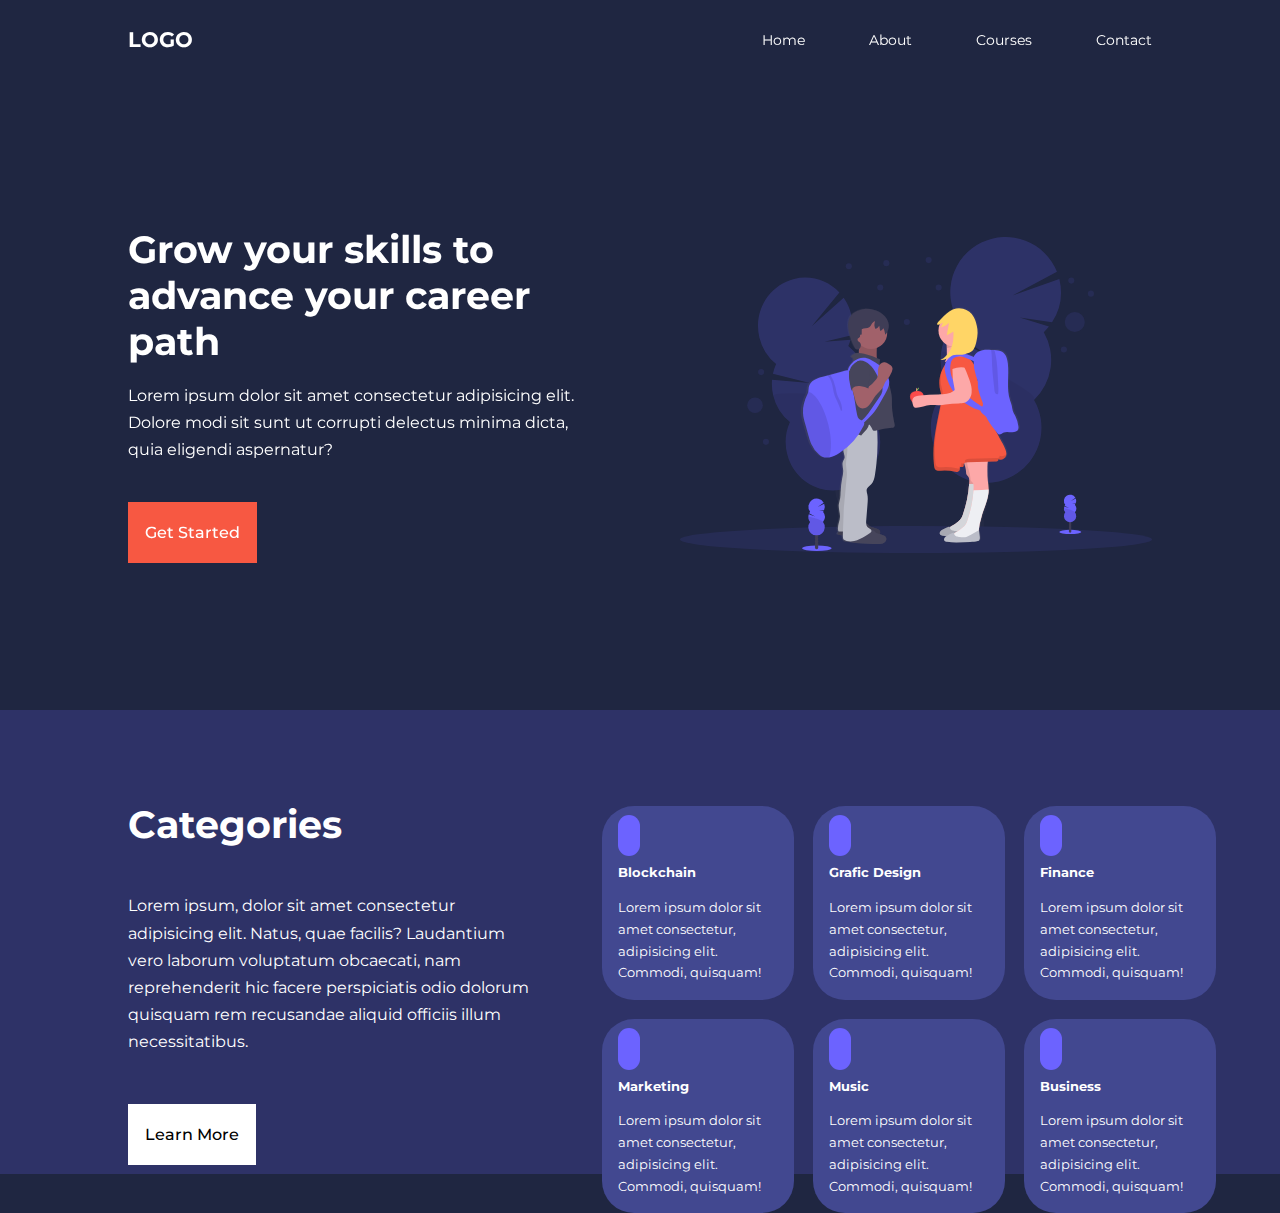
==== index.html @ a7330b00 "Navbar scroll effect with JS" ====
<!DOCTYPE html>
<html lang="en">
<head>
    <meta charset="UTF-8">
    <meta http-equiv="X-UA-Compatible" content="IE=edge">
    <meta name="viewport" content="width=device-width, initial-scale=1.0">
    <title>Responsive Multipage Education Website</title>

    <link rel="stylesheet" href="https://unicons.iconscout.com/release/v2.1.6/css/unicons.css"> 
    <link rel="stylesheet" href="css/style.css">
    <link rel="preconnect" href="https://fonts.googleapis.com">
    <link rel="preconnect" href="https://fonts.gstatic.com" crossorigin>
    <link href="https://fonts.googleapis.com/css2?family=Montserrat:wght@300;400;500;600;700;900&display=swap" rel="stylesheet">
</head>
<body>
    <nav>
        <div class="container nav_container">
            <a href="index.html"><h4>LOGO</h4></a>
            <ul class="nav_menu">
                <li><a href="index.html">Home</a></li>
                <li><a href="about.html">About</a></li>
                <li><a href="courses.html">Courses</a></li>
                <li><a href="contact.html">Contact</a></li>
            </ul>
            <button id="open-menu-btn "><i class="uil uil-bars"></i></button>
            <button id="close-menu-btn "><i class="uil uil-multiply"></i></button>
        </div>
    </nav>

    <header>
        <div class="container header_container">

            <div class="header_left">
                <h1>Grow your skills to advance your career path</h1>
                <p>
                    Lorem ipsum dolor sit amet consectetur adipisicing elit. Dolore modi sit sunt ut corrupti delectus minima dicta, quia eligendi aspernatur?
                </p>
                <a href="courses.html" class="btn btn-primary">Get Started</a>
            </div>

            <div class="header_right">
                <div class="header_right_image">
                    <img src="./img/header.svg">
                </div>
            </div>
            
        </div>
    </header>

    <section class="categories">
        <div class="container categories_container">

            <div class="categories_left">
            <h1>Categories</h1>
            <p>
                 Lorem ipsum, dolor sit amet consectetur adipisicing elit. Natus, quae facilis?
                Laudantium vero laborum voluptatum obcaecati, nam reprehenderit hic facere
                perspiciatis odio dolorum quisquam rem recusandae aliquid officiis illum necessitatibus.
            </p>

            <a href="#" class="btn">Learn More</a>
            </div>

            <div class="categories_right">

                <article class="category">
                    <span class="category_icon">
                        <i class="uil uil-bitcoin-circle"></i>
                    </span>
                    <h5>Blockchain</h5>
                    <p>Lorem ipsum dolor sit amet consectetur, adipisicing elit. Commodi, quisquam!</p>
                </article>
    
                <article class="category">
                    <span class="category_icon">
                        <i class="uil uil-palette"></i>
                    </span>
                    <h5>Grafic Design</h5>
                    <p>Lorem ipsum dolor sit amet consectetur, adipisicing elit. Commodi, quisquam!</p>
                </article>
    
                <article class="category">
                    <span class="category_icon">
                        <i class="uil uil-dollar-sign-alt"></i>
                    </span>
                    <h5>Finance</h5>
                    <p>Lorem ipsum dolor sit amet consectetur, adipisicing elit. Commodi, quisquam!</p>
                </article>
    
                <article class="category">
                    <span class="category_icon"> 
                        <i class="uil uil-megaphone"></i>
                    </span>
                    <h5>Marketing</h5>
                    <p>Lorem ipsum dolor sit amet consectetur, adipisicing elit. Commodi, quisquam!</p>
                </article>
    
                <article class="category">
                    <span class="category_icon">
                        <i class="uil uil-music-note"></i>
                    </span>
                    <h5>Music</h5>
                    <p>Lorem ipsum dolor sit amet consectetur, adipisicing elit. Commodi, quisquam!</p>
                </article>
    
                <article class="category">
                    <span class="category_icon">
                        <i class="uil uil-bag"></i>
                    </span>
                    <h5>Business</h5>
                    <p>Lorem ipsum dolor sit amet consectetur, adipisicing elit. Commodi, quisquam!</p>
                </article>
    
            </div>

        </div>
    </section>
    <script src="main.js"></script>
</body> 
</html>
---- css/style.css ----
/* cleaning the default css */
* {
    margin: 0;
    padding: 0;
    border: 0;
    outline: 0;
    text-decoration: none;
    box-sizing: border-box;
}

/* VARIABLES  */

:root {
    --color-primary: #6c63ff;
    --color-success: #00bf8e;
    --color-warning: #f7c94b;
    --color-danger: #f75842;
    --color-danger-variant: rgba(247, 88, 66, 0.4);
    --color-white: #fff;
    --color-light: rgba(255, 255, 255, 0.7);
    --color-black: #000;
    --color-bg: #1f2641;
    --color-bg1: #2e3267;
    --color-bg2: #424890;
    
    --container-width-lg: 80%;
    --container-width-md: 90%;
    --container-width-sm: 94%;

    --transition: all 400ms ease;
}

/* GERAL */

body {
    font-family: 'Montserrat', sans-serif;
    line-height: 1.7;
    color: var(--color-white);
    background: var(--color-bg);
}

ul {
    list-style-type: none;
}

.container {
    width: var(--container-width-lg);
    margin: 0 auto;
}

section {
    padding: 6rem 0;
}

section h2 {
    text-align: center;
    margin-bottom: 4rem;
}

h1,
h2,
h3,
h4,
h5 {
    line-height: 1.2;
}

h1 {
    font-size: 2.4rem;
}

h2 {
    font-size: 2rem;
}

h3 {
    font-size: 1.6rem;
}

h4 {
    font-size: 1.3rem;
}

a {
    color: var(--color-white);
}

img {
    width: 100%;
    display: block;
    object-fit: cover;
}

.btn {
    display: inline-block;
    background: var(--color-white);
    color: var(--color-black);
    padding: 1rem 1rem;
    border: 1px solid transparent;
    font-weight: 500;
    transition: var(--transition);
}

.btn:hover {
    background: transparent;
    color: var(--color-white);
    border-color: var(--color-white);
}

.btn-primary {
    background: var(--color-danger);
    color: var(--color-white);
}

/* NAVBAR */

nav {
    background: transparent;
    width: 100vw;
    height: 5rem;
    position: fixed;
    top: 0;
    z-index: 0;
}

.window_scroll {
    background: var(--color-primary);
    box-shadow: 0 1rem 2rem var(--color-black);
    z-index:99;
}

.nav_container {
    height: 100%;
    display: flex;
    justify-content: space-between;
    align-items: center;
}

nav button {
    display: none;
}

.nav_menu {
    display: flex;
    align-items: center;
    gap: 4rem ;
}

.nav_menu a {
    font-size: 0.9rem;
    transition: var(--transition);
}

.nav_menu a:hover {
    color: var(--color-bg2);
}

/* HEADER */

header {
    position: relative;
    top: 5rem;
    overflow: hidden;
    height: 70vh;
    margin-bottom: 5rem;
}

.header_container {
    display: grid;
    grid-template-columns: 1fr 1fr;
    align-items: center;
    gap: 5rem;
    height: 100%;
}

.header_left p {
    /* margin-top: 1rem;
    margin-left: 0;
    margin-right: 0;
    margin-bottom: 2.4; */
    /* margin: 1rem 0 0 2.4; */
    margin: 1rem 0 2.4rem;
}

/* CATEGORIES */

.categories {
    background: var(--color-bg1);
    height: 29rem;
}

.categories h1 {
    line-height: 1;
    margin-bottom: 3rem;
}

.categories_container {
    display: grid;
    grid-template-columns: 40% 60%;
    gap: 4rem;
}

.categories_left p {
    margin: 1rem 0 3rem;
}

.categories_right {
    display: grid;
    grid-template-columns: repeat(3, 1fr);
    gap: 1.2rem;
}

.category{
    background: var(--color-bg2);
    padding: 1rem;
    border-radius: 2rem;
    transition: var(--transition);
}

.category:hover {
    box-shadow: 0 1.3rem  1.3rem var(--color-black);
    z-index: 1;
}

.category_icon {
    background: var(--color-primary);
    padding: 0.7rem;
    border-radius: 0.9rem;
}

.category h5 {
    margin: 1rem 0 1rem;
}

.category p {
    font-size: 0.8rem;
}
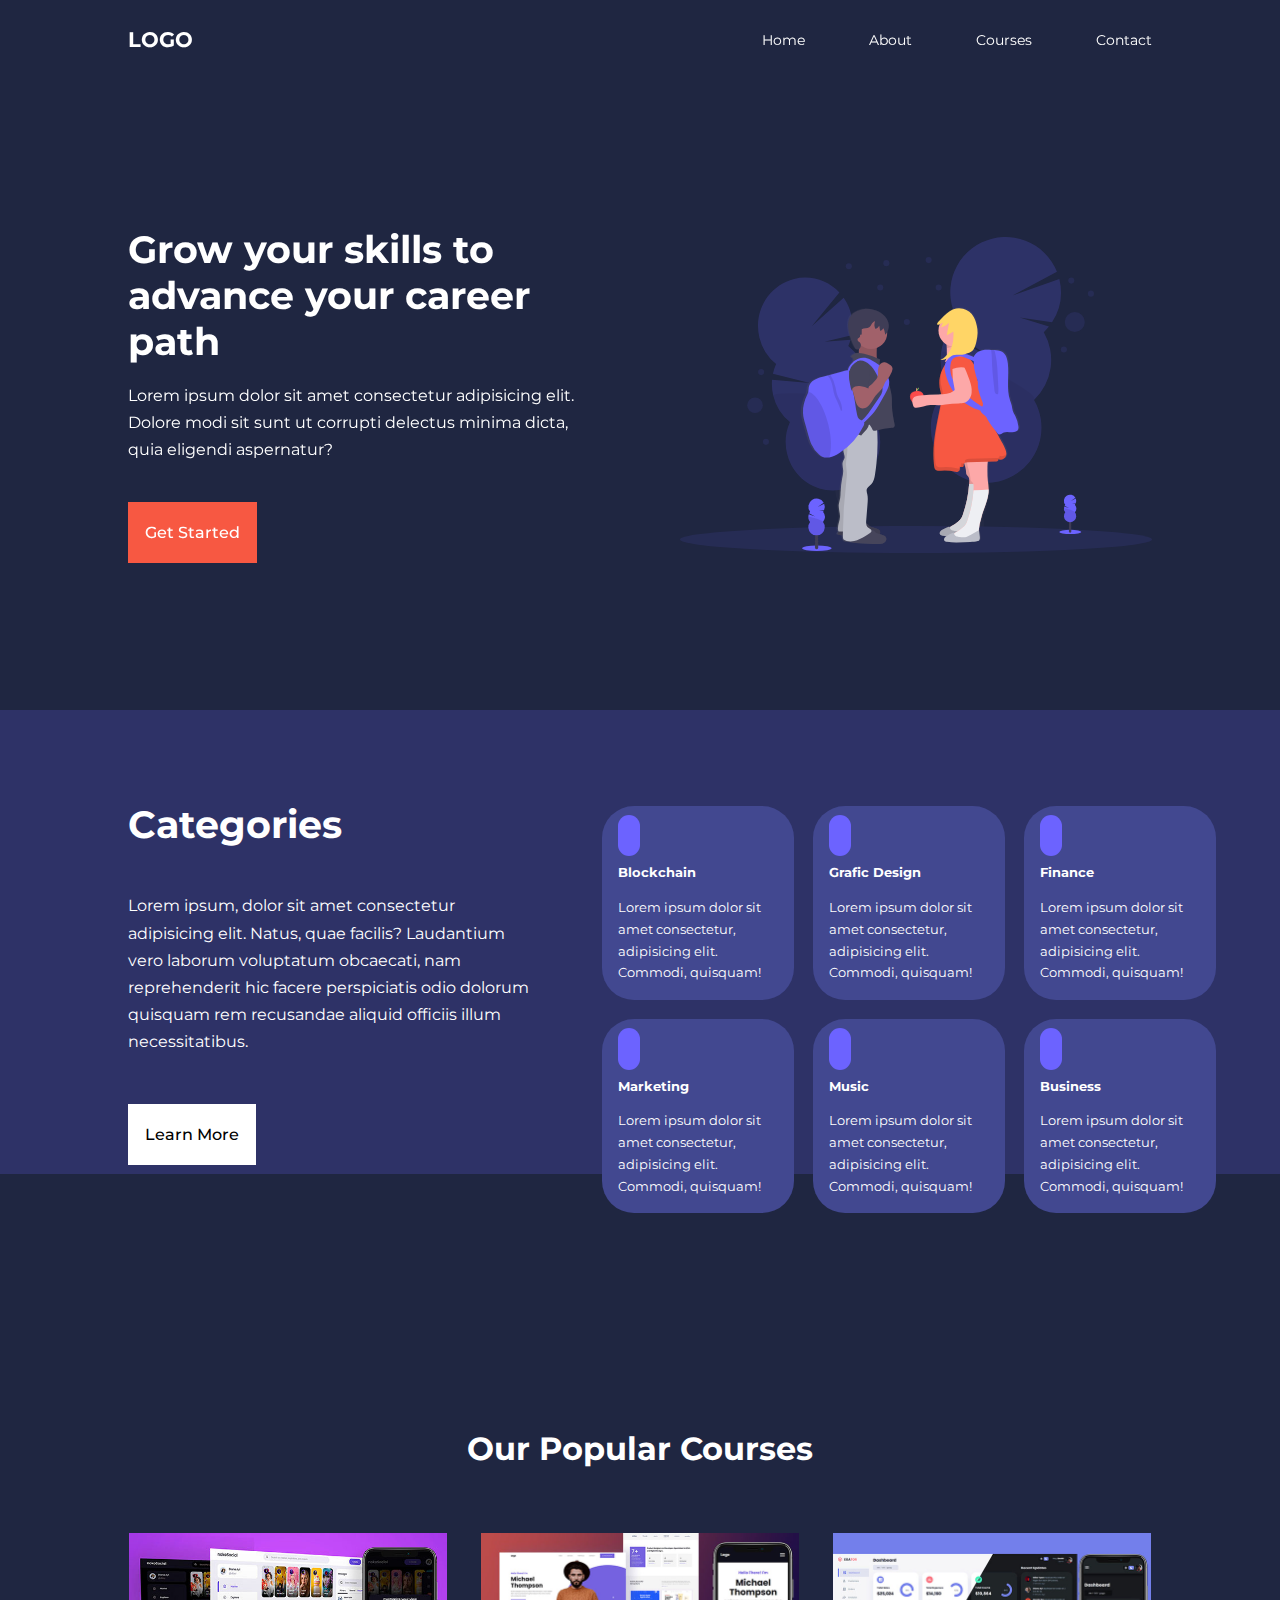
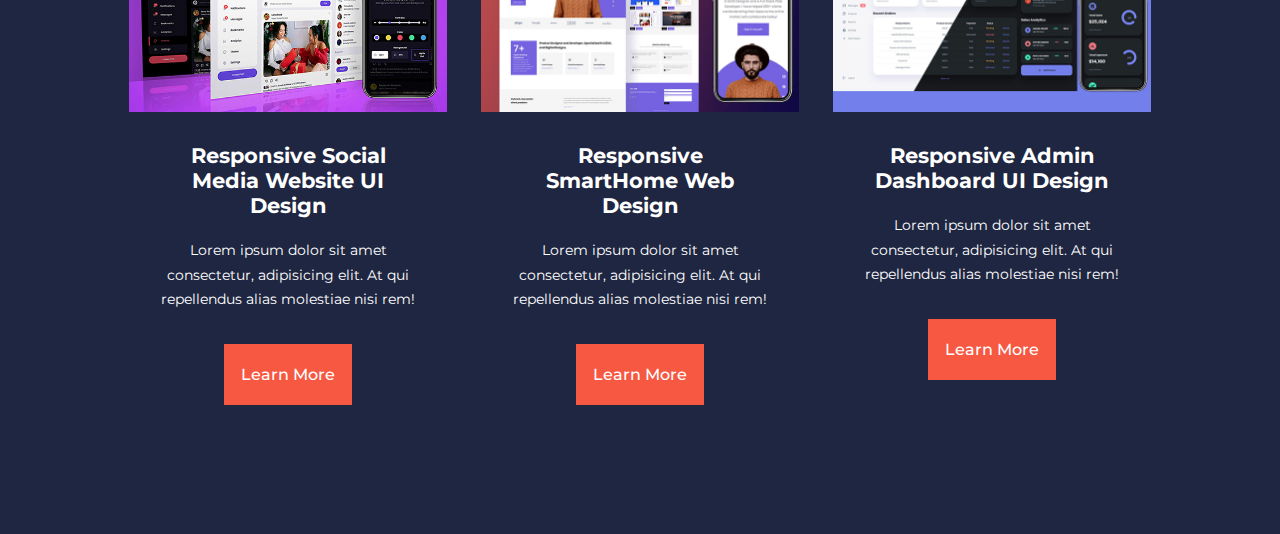
==== commit 179a6e96: "Popular courses Style" ====
--- a/index.html
+++ b/index.html
@@ -115,6 +115,55 @@
 
         </div>
     </section>
+
+    <section class="courses">
+        <h2>Our Popular Courses</h2>
+        <div class="container courses_container">
+
+            <article class="course">
+                <div class="course_img">
+                    <img src="img/course1.jpg">
+                </div>
+                <div class="course_info">
+                    <h4>Responsive Social Media Website UI Design</h4>
+                    <p>
+                        Lorem ipsum dolor sit amet consectetur, adipisicing elit.
+                        At qui repellendus alias molestiae nisi rem!
+                    </p>
+                    <a href="courses.html" class="btn btn-primary">Learn More</a>
+                </div>
+            </article>
+
+            <article class="course">
+                <div class="course_img">
+                    <img src="img/course2.jpg">
+                </div>
+                <div class="course_info">
+                    <h4>Responsive SmartHome Web Design</h4>
+                    <p>
+                        Lorem ipsum dolor sit amet consectetur, adipisicing elit.
+                        At qui repellendus alias molestiae nisi rem! 
+                    </p>
+                    <a href="courses.html" class="btn btn-primary">Learn More</a>
+                </div>
+            </article>
+
+            <article class="course">
+                <div class="course_img">
+                    <img src="img/course3.jpg">
+                </div>
+                <div class="course_info">
+                    <h4>Responsive Admin Dashboard UI Design</h4>
+                    <p>
+                        Lorem ipsum dolor sit amet consectetur, adipisicing elit.
+                        At qui repellendus alias molestiae nisi rem!
+                    </p>
+                    <a href="courses.html" class="btn btn-primary">Learn More</a>
+                </div>
+            </article>
+        </div>
+    </section>
+
     <script src="main.js"></script>
 </body> 
 </html>--- a/css/style.css
+++ b/css/style.css
@@ -234,4 +234,37 @@
 
 .category p {
     font-size: 0.8rem;
-}+}
+
+/* POPULAR COURSES */
+
+.courses {
+    margin-top: 10rem;
+}
+
+.courses_container {
+    display: grid;
+    grid-template-columns: repeat(3, 1fr);
+    gap: 2rem;
+}
+
+.course {
+    background-image: var(--color-bg1);
+    text-align: center;
+    border: 1px solid transparent;
+    transition: var(--transition);
+}
+
+.course:hover {
+    transition: var(--transition);
+    background: var(--color-bg2);
+}
+
+.course_info {
+    padding: 2rem;
+}
+
+.course_info p {
+    margin: 1.2rem 0 2rem;
+    font-size: 0.9rem;
+}
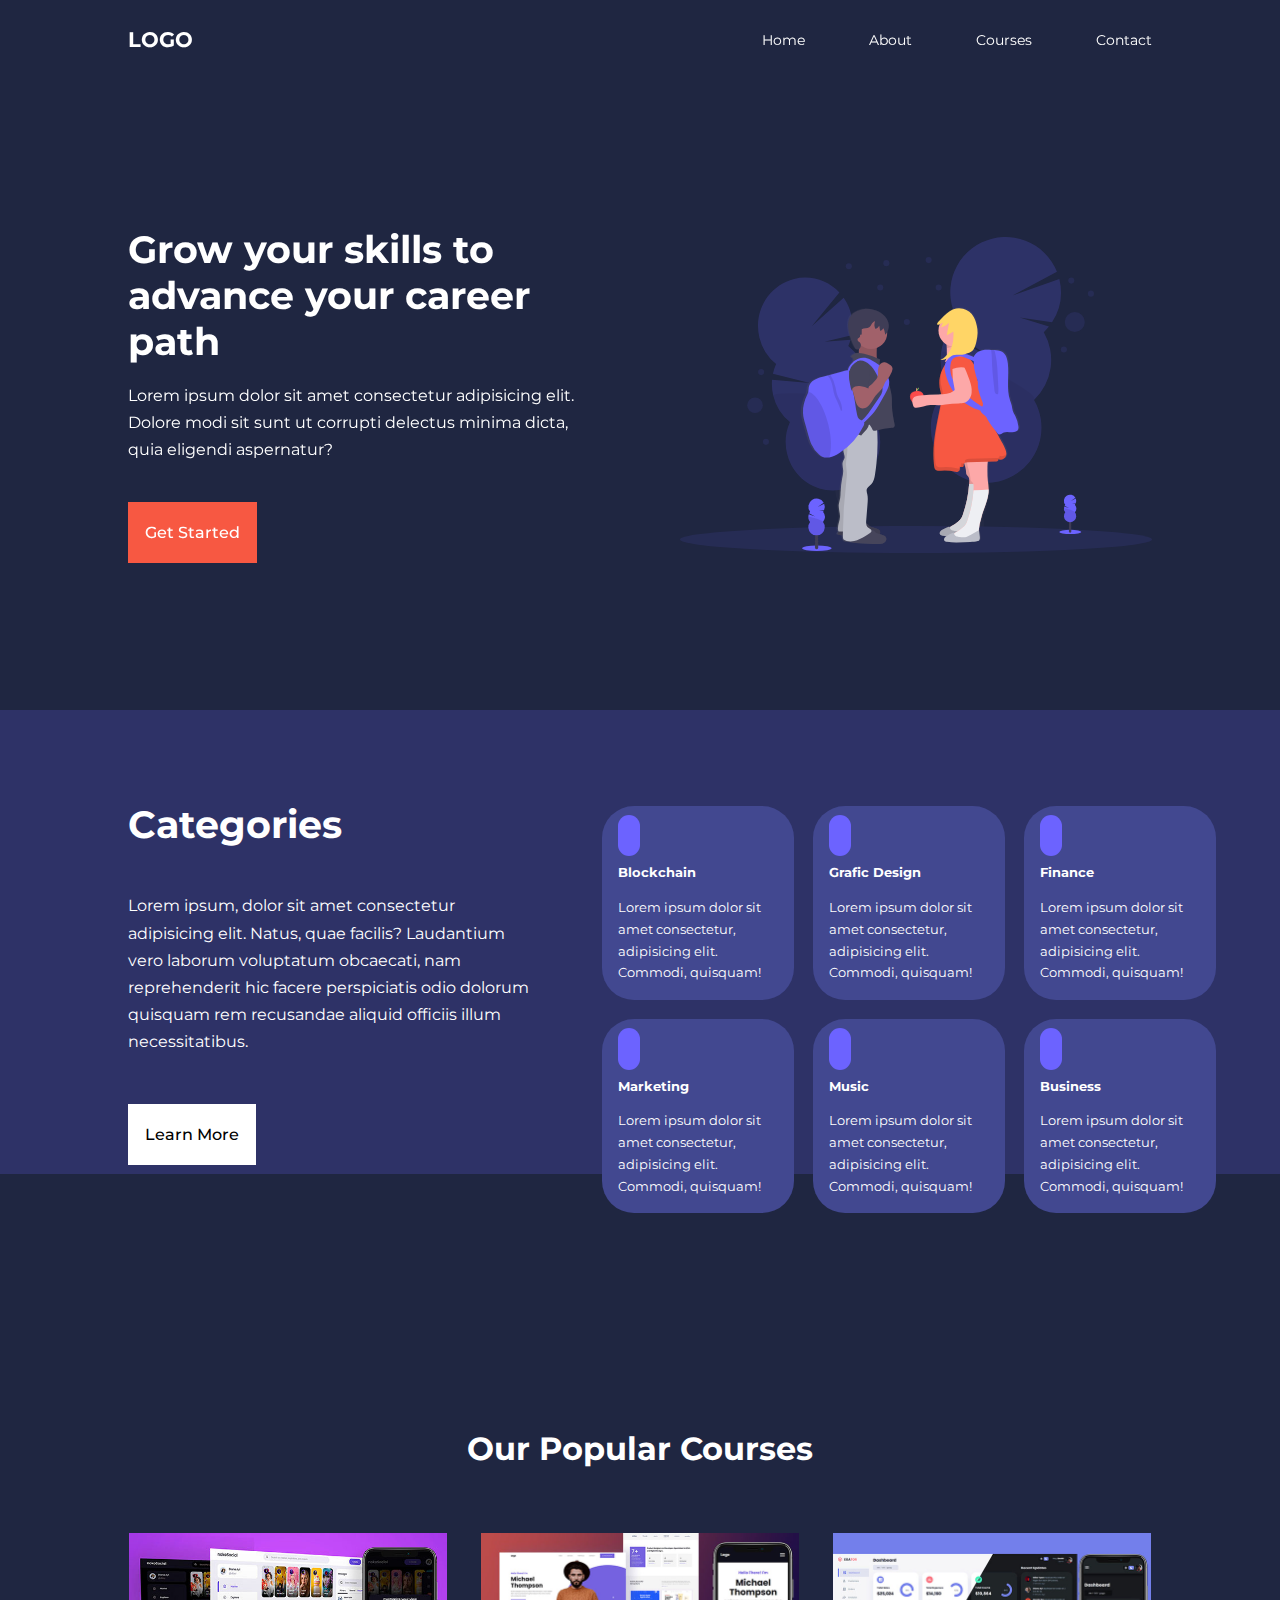
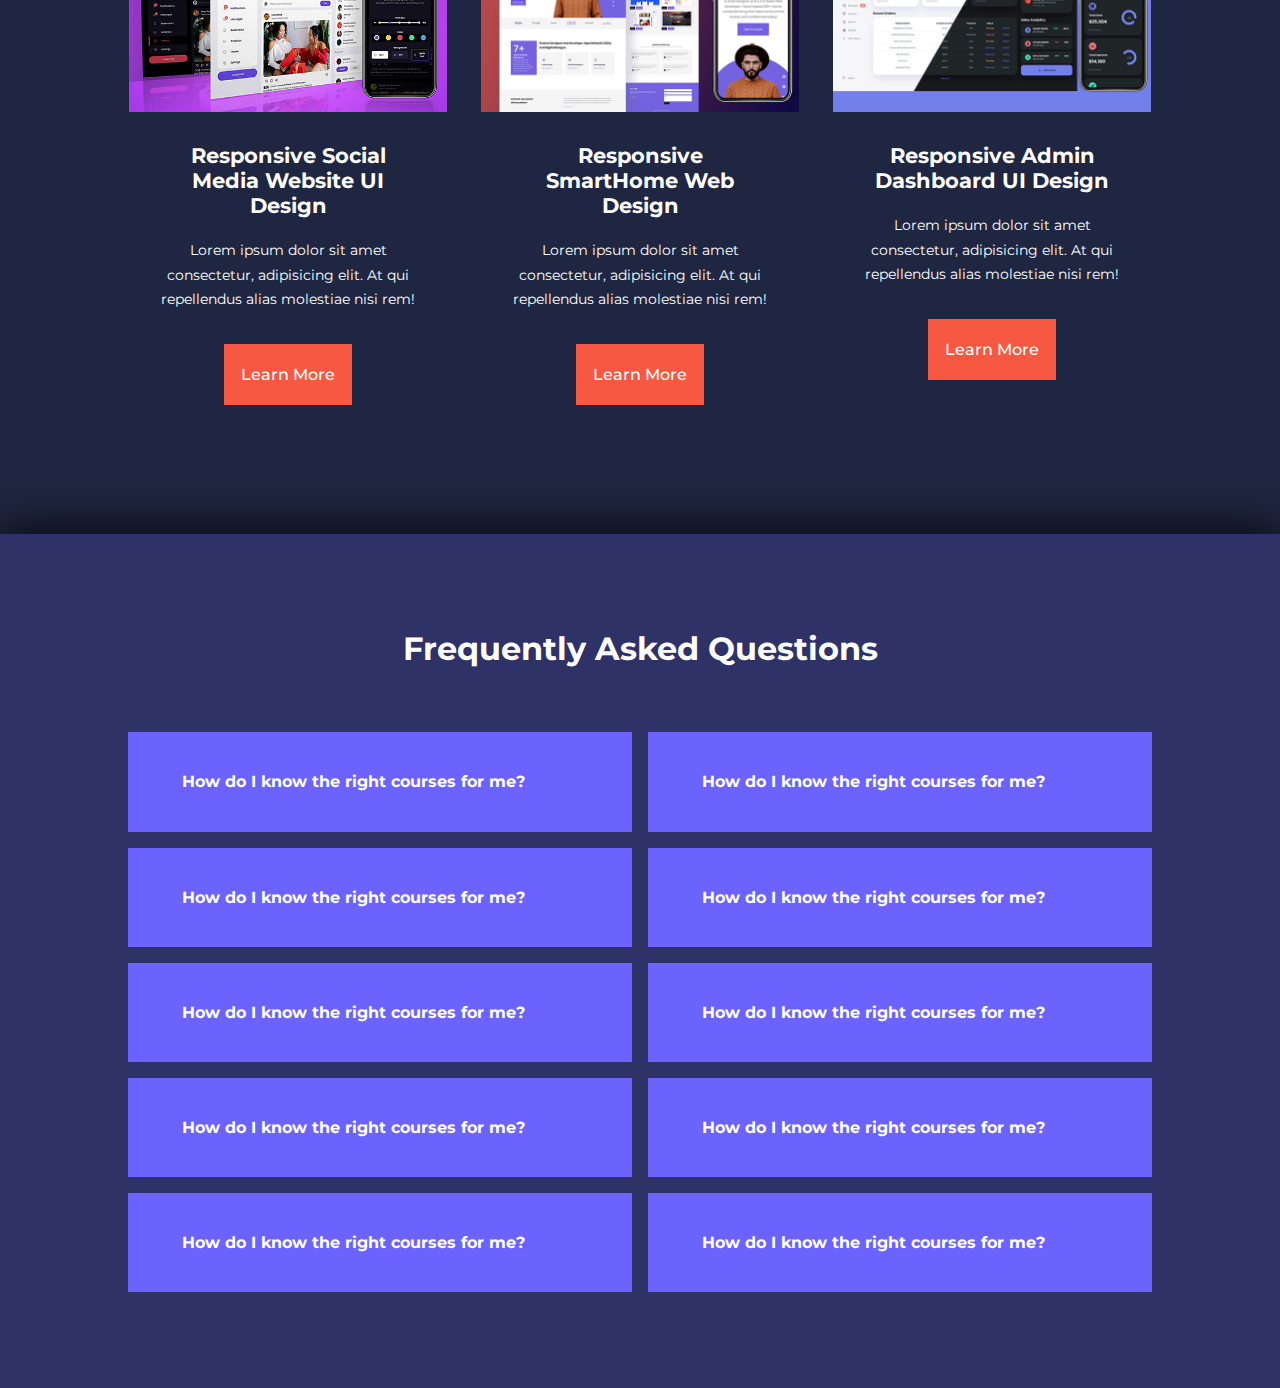
==== commit 3286134b: "faqs section" ====
--- a/index.html
+++ b/index.html
@@ -164,6 +164,92 @@
         </div>
     </section>
 
+    <section class="faqs">
+        <h2>Frequently Asked Questions</h2>
+        <div class="container faqs_container">
+            <article class="faq">
+                <div class="faq_icon"><i class="uil uil-plus"></i></div>
+                <div class="qustion_answer">
+                    <h4>How do I know the right courses for me?</h4>
+                    <p>Lorem, ipsum dolor sit amet consectetur adipisicing elit. Illum, omnis!</p>
+                </div>               
+            </article>
+
+            <article class="faq">
+                <div class="faq_icon"><i class="uil uil-plus"></i></div>
+                <div class="qustion_answer">
+                    <h4>How do I know the right courses for me?</h4>
+                    <p>Lorem, ipsum dolor sit amet consectetur adipisicing elit. Illum, omnis!</p>
+                </div>               
+            </article>
+
+            <article class="faq">
+                <div class="faq_icon"><i class="uil uil-plus"></i></div>
+                <div class="qustion_answer">
+                    <h4>How do I know the right courses for me?</h4>
+                    <p>Lorem, ipsum dolor sit amet consectetur adipisicing elit. Illum, omnis!</p>
+                </div>               
+            </article>
+
+            <article class="faq">
+                <div class="faq_icon"><i class="uil uil-plus"></i></div>
+                <div class="qustion_answer">
+                    <h4>How do I know the right courses for me?</h4>
+                    <p>Lorem, ipsum dolor sit amet consectetur adipisicing elit. Illum, omnis!</p>
+                </div>               
+            </article>
+            
+            <article class="faq">
+                <div class="faq_icon"><i class="uil uil-plus"></i></div>
+                <div class="qustion_answer">
+                    <h4>How do I know the right courses for me?</h4>
+                    <p>Lorem, ipsum dolor sit amet consectetur adipisicing elit. Illum, omnis!</p>
+                </div>               
+            </article>
+
+            <article class="faq">
+                <div class="faq_icon"><i class="uil uil-plus"></i></div>
+                <div class="qustion_answer">
+                    <h4>How do I know the right courses for me?</h4>
+                    <p>Lorem, ipsum dolor sit amet consectetur adipisicing elit. Illum, omnis!</p>
+                </div>               
+            </article>
+
+            <article class="faq">
+                <div class="faq_icon"><i class="uil uil-plus"></i></div>
+                <div class="qustion_answer">
+                    <h4>How do I know the right courses for me?</h4>
+                    <p>Lorem, ipsum dolor sit amet consectetur adipisicing elit. Illum, omnis!</p>
+                </div>               
+            </article>
+
+            <article class="faq">
+                <div class="faq_icon"><i class="uil uil-plus"></i></div>
+                <div class="qustion_answer">
+                    <h4>How do I know the right courses for me?</h4>
+                    <p>Lorem, ipsum dolor sit amet consectetur adipisicing elit. Illum, omnis!</p>
+                </div>               
+            </article>
+
+            <article class="faq">
+                <div class="faq_icon"><i class="uil uil-plus"></i></div>
+                <div class="qustion_answer">
+                    <h4>How do I know the right courses for me?</h4>
+                    <p>Lorem, ipsum dolor sit amet consectetur adipisicing elit. Illum, omnis!</p>
+                </div>               
+            </article>
+
+            <article class="faq">
+                <div class="faq_icon"><i class="uil uil-plus"></i></div>
+                <div class="qustion_answer">
+                    <h4>How do I know the right courses for me?</h4>
+                    <p>Lorem, ipsum dolor sit amet consectetur adipisicing elit. Illum, omnis!</p>
+                </div>               
+            </article>
+
+        </div>
+    </section>
+
     <script src="main.js"></script>
 </body> 
 </html>--- a/css/style.css
+++ b/css/style.css
@@ -268,3 +268,45 @@
     margin: 1.2rem 0 2rem;
     font-size: 0.9rem;
 }
+
+/* FREQUENTLY ASKED QUESTIONS */
+
+.faqs {
+    background: var(--color-bg1);
+    box-shadow: 0 0 3rem var(--color-black);
+}
+
+.faqs_container {
+    display: grid;
+    grid-template-columns: 1fr 1fr;
+    gap: 1rem;
+}
+
+.faq {
+    padding: 2rem;
+    display: flex;
+    align-items: center;
+    gap: 1.4rem;
+    height: fit-content;
+    background: var(--color-primary);
+    cursor: pointer;
+}
+
+.faq h4 {
+    font-size: 1rem;
+    line-height: 2.2;
+}
+
+.faq_icon {
+    align-self: flex-start;
+    font-size: 1.2rem;
+}
+
+.faq p {
+    margin-top: 0.8rem;
+    display: none;
+}
+
+.faq.open p {
+    display: block;
+}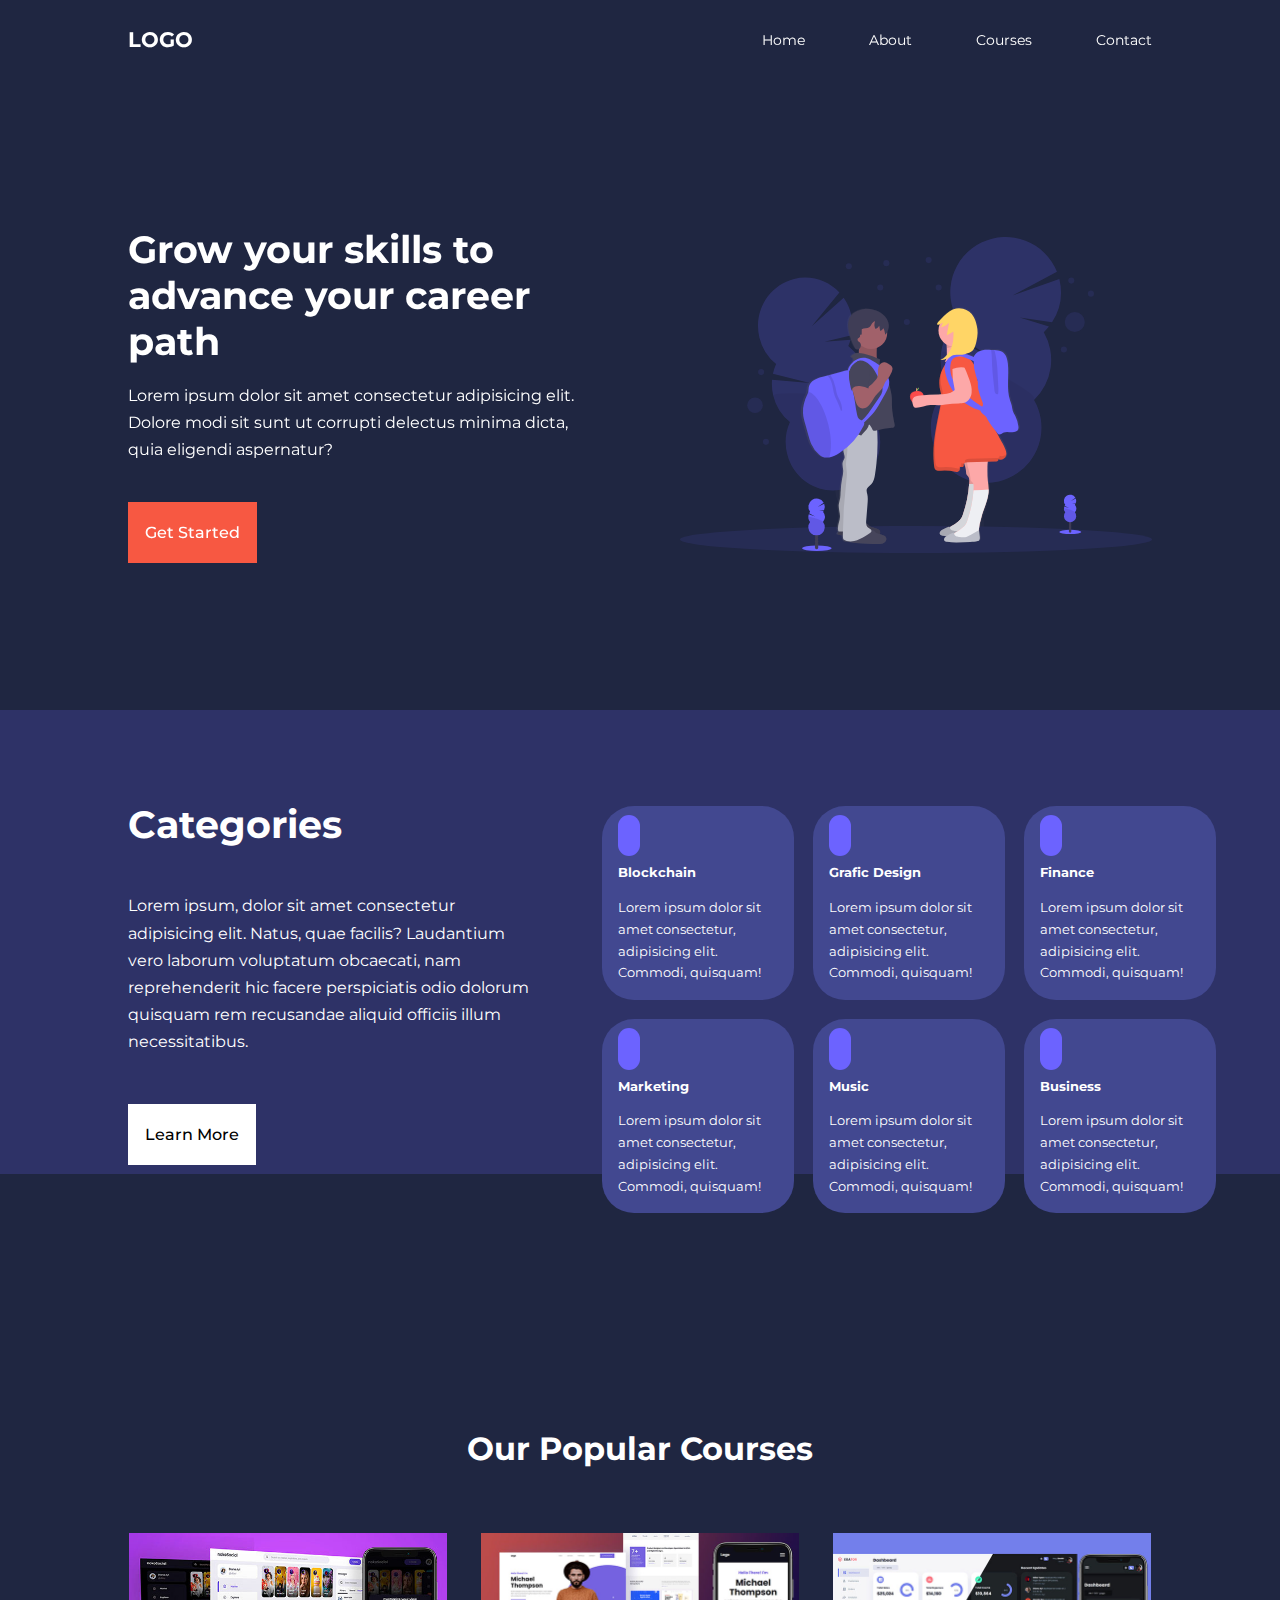
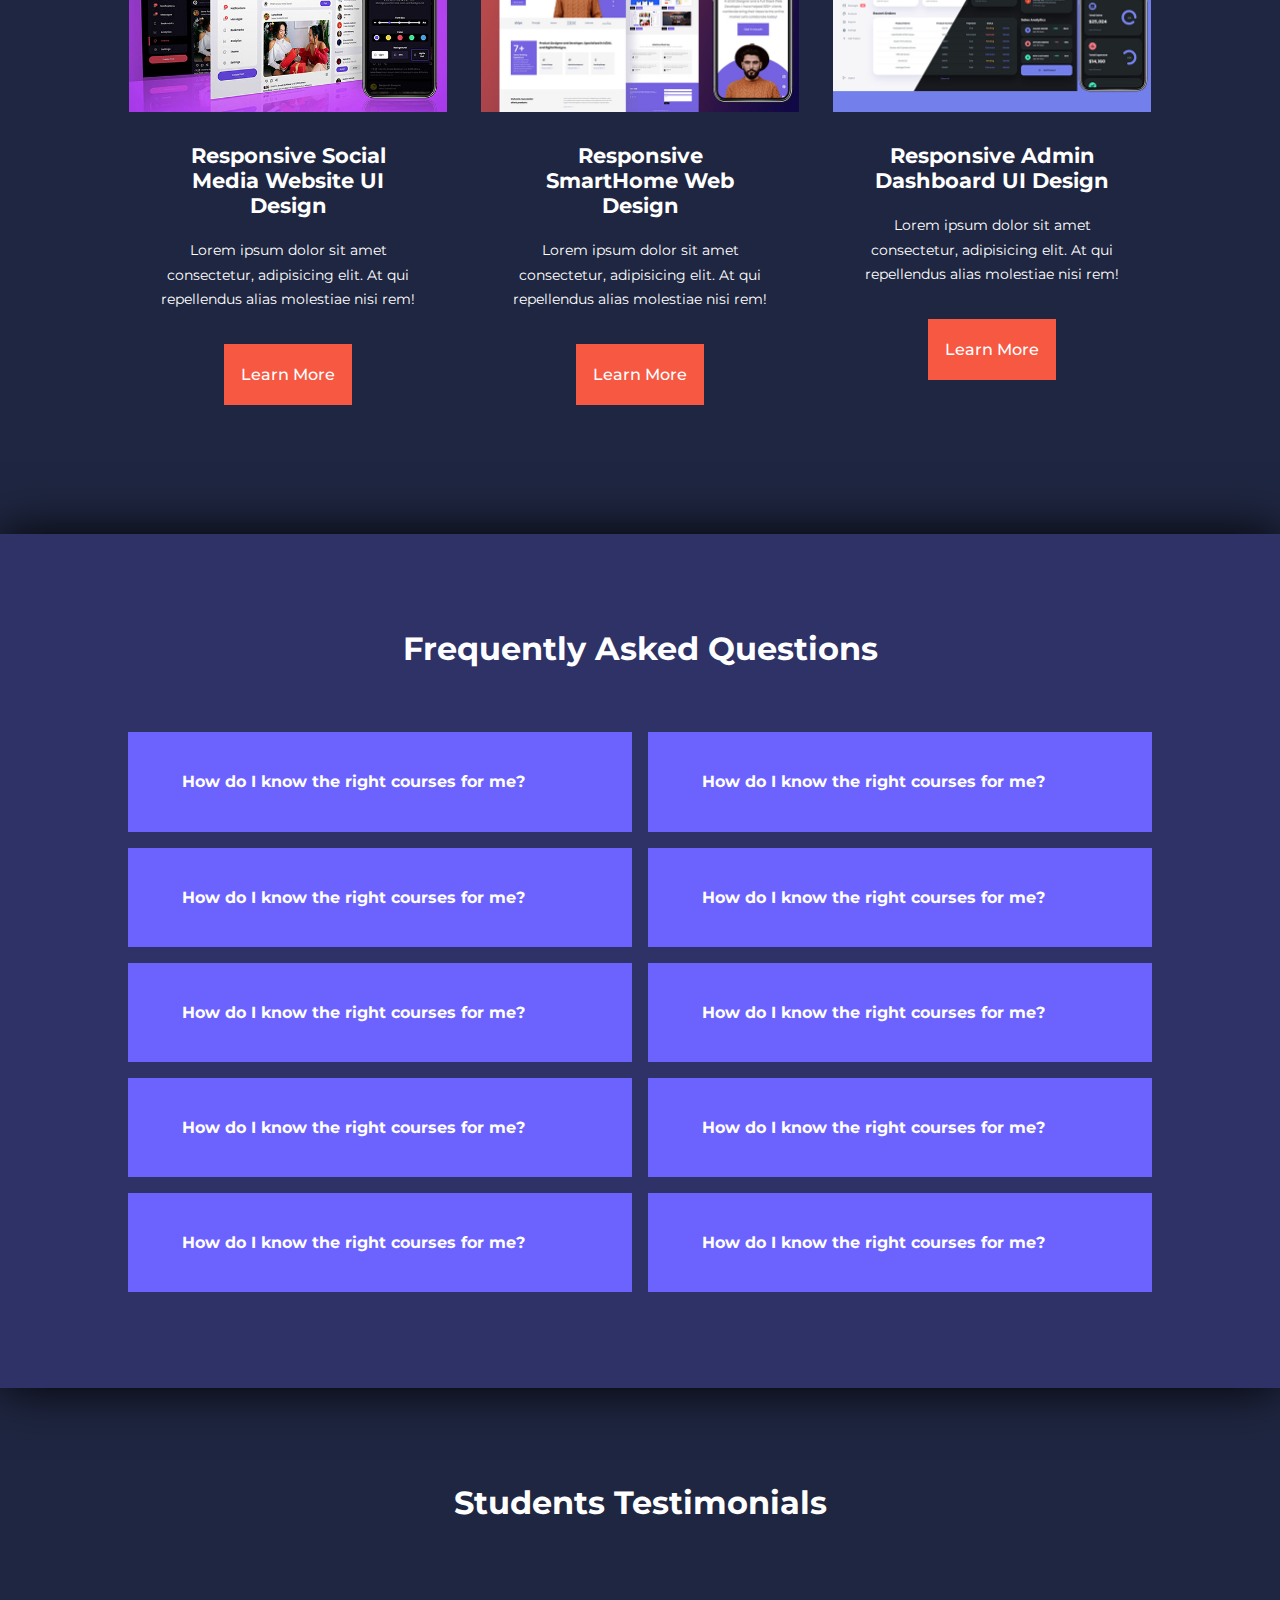
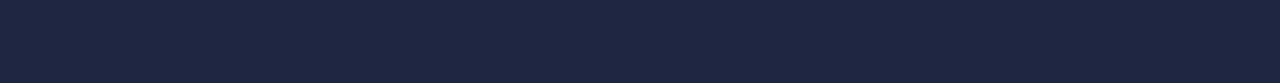
==== commit 5951a443: "depoimentos dinâmicos" ====
--- a/index.html
+++ b/index.html
@@ -250,6 +250,130 @@
         </div>
     </section>
 
+    <section class="container testimonials_container">
+        <h2>Students Testimonials</h2>
+        
+        <!-- <div>
+            <article class="testimonial">
+                <div class="avatar">
+                    <img src="./img/avatar1.jpg">
+                </div>
+                <div class="testimonial_info">
+                    <h5>Diana Ayi</h5>
+                    <small>Student</small>
+                </div>
+                <div class="testimonial_body">
+                    <p>
+                        Lorem ipsum dolor sit, amet consectetur adipisicing elit. Expedita voluptatem itaque obcaecati quod. Consectetur sint consequatur ex voluptatum atque in?
+                    </p>
+                </div>
+            </article>
+        </div>
+
+        <div>
+            <article class="testimonial">
+                <div class="avatar">
+                    <img src="./img/avatar2.jpg">
+                </div>
+                <div class="testimonial_info">
+                    <h5>Diana Ayi</h5>
+                    <small>Student</small>
+                </div>
+                <div class="testimonial_body">
+                    <p>
+                        Lorem ipsum dolor sit, amet consectetur adipisicing elit. Expedita voluptatem itaque obcaecati quod. Consectetur sint consequatur ex voluptatum atque in?
+                    </p>
+                </div>
+            </article>
+        </div>
+
+        <div>
+            <article class="testimonial">
+                <div class="avatar">
+                    <img src="./img/avatar3.jpg">
+                </div>
+                <div class="testimonial_info">
+                    <h5>Diana Ayi</h5>
+                    <small>Student</small>
+                </div>
+                <div class="testimonial_body">
+                    <p>
+                        Lorem ipsum dolor sit, amet consectetur adipisicing elit. Expedita voluptatem itaque obcaecati quod. Consectetur sint consequatur ex voluptatum atque in?
+                    </p>
+                </div>
+            </article>
+        </div>
+
+        <div>
+            <article class="testimonial">
+                <div class="avatar">
+                    <img src="./img/avatar4.jpg">
+                </div>
+                <div class="testimonial_info">
+                    <h5>Diana Ayi</h5>
+                    <small>Student</small>
+                </div>
+                <div class="testimonial_body">
+                    <p>
+                        Lorem ipsum dolor sit, amet consectetur adipisicing elit. Expedita voluptatem itaque obcaecati quod. Consectetur sint consequatur ex voluptatum atque in?
+                    </p>
+                </div>
+            </article>
+        </div>
+
+        <div>
+            <article class="testimonial">
+                <div class="avatar">
+                    <img src="./img/avatar5.jpg">
+                </div>
+                <div class="testimonial_info">
+                    <h5>Diana Ayi</h5>
+                    <small>Student</small>
+                </div>
+                <div class="testimonial_body">
+                    <p>
+                        Lorem ipsum dolor sit, amet consectetur adipisicing elit. Expedita voluptatem itaque obcaecati quod. Consectetur sint consequatur ex voluptatum atque in?
+                    </p>
+                </div>
+            </article>
+        </div>
+
+        <div>
+            <article class="testimonial">
+                <div class="avatar">
+                    <img src="./img/avatar6.jpg">
+                </div>
+                <div class="testimonial_info">
+                    <h5>Diana Ayi</h5>
+                    <small>Student</small>
+                </div>
+                <div class="testimonial_body">
+                    <p>
+                        Lorem ipsum dolor sit, amet consectetur adipisicing elit. Expedita voluptatem itaque obcaecati quod. Consectetur sint consequatur ex voluptatum atque in?
+                    </p>
+                </div>
+            </article>
+        </div>
+
+        <div>
+            <article class="testimonial">
+                <div class="avatar">
+                    <img src="./img/avatar7.jpg">
+                </div>
+                <div class="testimonial_info">
+                    <h5>Diana Ayi</h5>
+                    <small>Student</small>
+                </div>
+                <div class="testimonial_body">
+                    <p>
+                        Lorem ipsum dolor sit, amet consectetur adipisicing elit. Expedita voluptatem itaque obcaecati quod. Consectetur sint consequatur ex voluptatum atque in?
+                    </p>
+                </div>
+            </article>
+        </div> -->
+    </section>
+
+    <script src="requests.js"></script>
     <script src="main.js"></script>
 </body> 
 </html>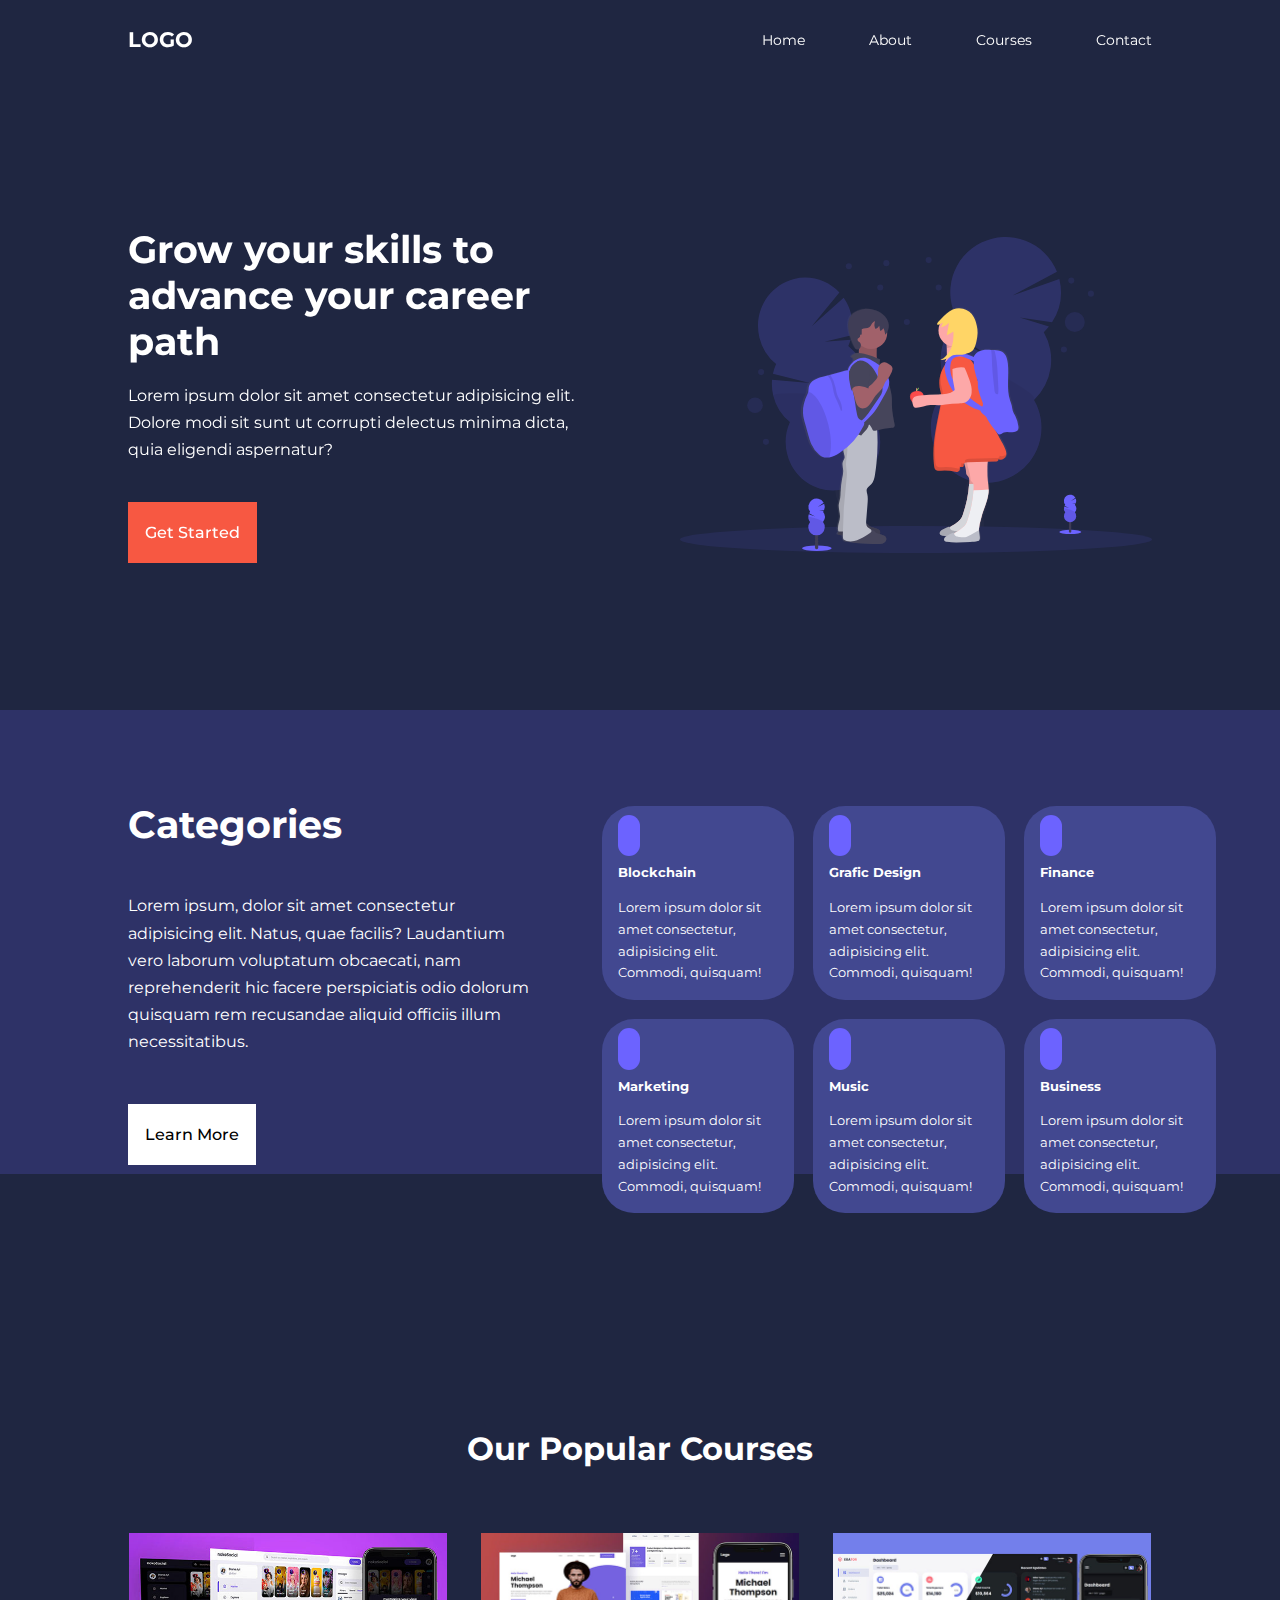
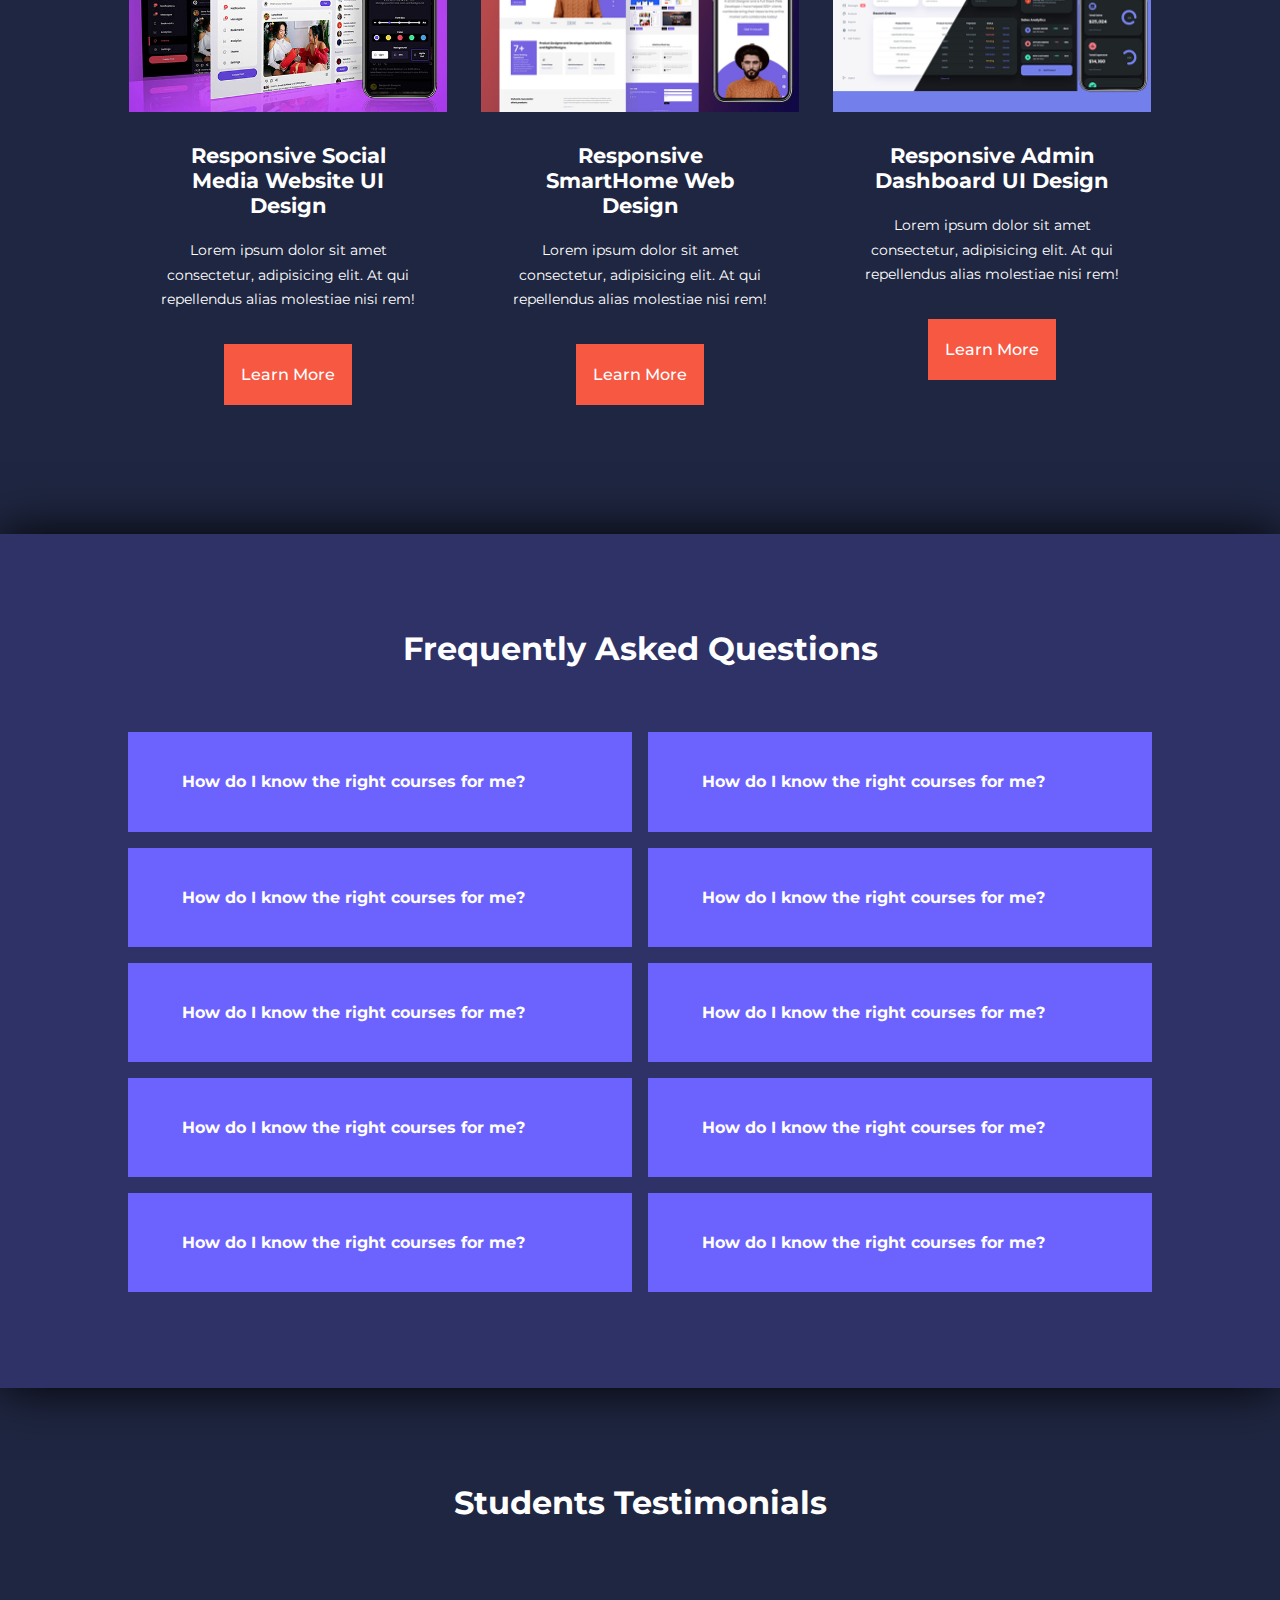
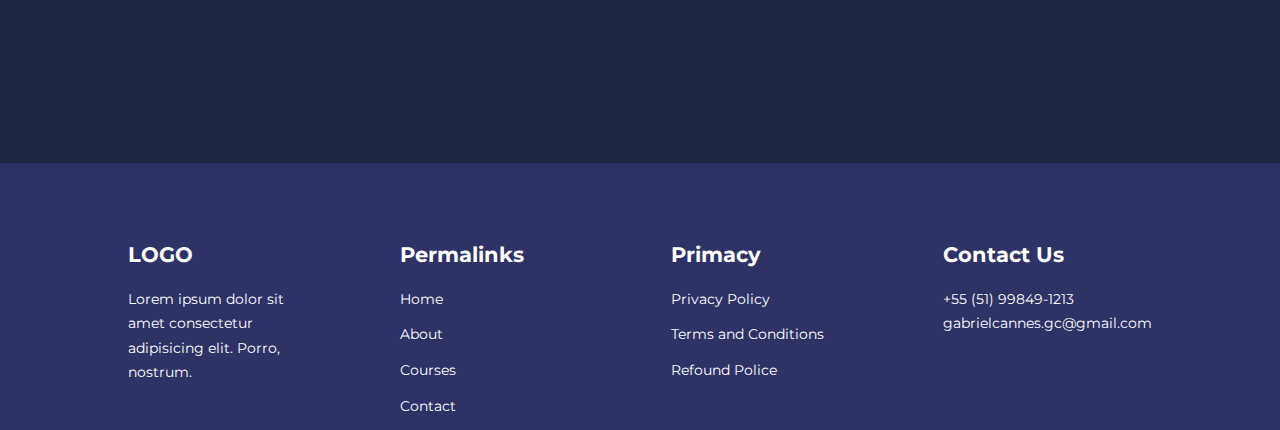
==== commit c338907e: "footer" ====
--- a/index.html
+++ b/index.html
@@ -5,12 +5,15 @@
     <meta http-equiv="X-UA-Compatible" content="IE=edge">
     <meta name="viewport" content="width=device-width, initial-scale=1.0">
     <title>Responsive Multipage Education Website</title>
-
+    <link rel="stylesheet" href="css/style.css">
+    <!-- ICONSCOUT -->
     <link rel="stylesheet" href="https://unicons.iconscout.com/release/v2.1.6/css/unicons.css"> 
-    <link rel="stylesheet" href="css/style.css">
+    <!-- GOOGLE FONTS -->
     <link rel="preconnect" href="https://fonts.googleapis.com">
     <link rel="preconnect" href="https://fonts.gstatic.com" crossorigin>
     <link href="https://fonts.googleapis.com/css2?family=Montserrat:wght@300;400;500;600;700;900&display=swap" rel="stylesheet">
+    <!-- SWIPER JS -->
+    <link rel="stylesheet" href="https://cdn.jsdelivr.net/npm/swiper@8/swiper-bundle.min.css"/>
 </head>
 <body>
     <nav>
@@ -250,130 +253,73 @@
         </div>
     </section>
 
-    <section class="container testimonials_container">
+    <section class="container testimonials_container mySwiper">
         <h2>Students Testimonials</h2>
-        
-        <!-- <div>
-            <article class="testimonial">
-                <div class="avatar">
-                    <img src="./img/avatar1.jpg">
-                </div>
-                <div class="testimonial_info">
-                    <h5>Diana Ayi</h5>
-                    <small>Student</small>
-                </div>
-                <div class="testimonial_body">
-                    <p>
-                        Lorem ipsum dolor sit, amet consectetur adipisicing elit. Expedita voluptatem itaque obcaecati quod. Consectetur sint consequatur ex voluptatum atque in?
-                    </p>
-                </div>
-            </article>
-        </div>
-
-        <div>
-            <article class="testimonial">
-                <div class="avatar">
-                    <img src="./img/avatar2.jpg">
-                </div>
-                <div class="testimonial_info">
-                    <h5>Diana Ayi</h5>
-                    <small>Student</small>
-                </div>
-                <div class="testimonial_body">
-                    <p>
-                        Lorem ipsum dolor sit, amet consectetur adipisicing elit. Expedita voluptatem itaque obcaecati quod. Consectetur sint consequatur ex voluptatum atque in?
-                    </p>
-                </div>
-            </article>
-        </div>
-
-        <div>
-            <article class="testimonial">
-                <div class="avatar">
-                    <img src="./img/avatar3.jpg">
-                </div>
-                <div class="testimonial_info">
-                    <h5>Diana Ayi</h5>
-                    <small>Student</small>
-                </div>
-                <div class="testimonial_body">
-                    <p>
-                        Lorem ipsum dolor sit, amet consectetur adipisicing elit. Expedita voluptatem itaque obcaecati quod. Consectetur sint consequatur ex voluptatum atque in?
-                    </p>
-                </div>
-            </article>
-        </div>
-
-        <div>
-            <article class="testimonial">
-                <div class="avatar">
-                    <img src="./img/avatar4.jpg">
-                </div>
-                <div class="testimonial_info">
-                    <h5>Diana Ayi</h5>
-                    <small>Student</small>
-                </div>
-                <div class="testimonial_body">
-                    <p>
-                        Lorem ipsum dolor sit, amet consectetur adipisicing elit. Expedita voluptatem itaque obcaecati quod. Consectetur sint consequatur ex voluptatum atque in?
-                    </p>
-                </div>
-            </article>
-        </div>
-
-        <div>
-            <article class="testimonial">
-                <div class="avatar">
-                    <img src="./img/avatar5.jpg">
-                </div>
-                <div class="testimonial_info">
-                    <h5>Diana Ayi</h5>
-                    <small>Student</small>
-                </div>
-                <div class="testimonial_body">
-                    <p>
-                        Lorem ipsum dolor sit, amet consectetur adipisicing elit. Expedita voluptatem itaque obcaecati quod. Consectetur sint consequatur ex voluptatum atque in?
-                    </p>
-                </div>
-            </article>
-        </div>
-
-        <div>
-            <article class="testimonial">
-                <div class="avatar">
-                    <img src="./img/avatar6.jpg">
-                </div>
-                <div class="testimonial_info">
-                    <h5>Diana Ayi</h5>
-                    <small>Student</small>
-                </div>
-                <div class="testimonial_body">
-                    <p>
-                        Lorem ipsum dolor sit, amet consectetur adipisicing elit. Expedita voluptatem itaque obcaecati quod. Consectetur sint consequatur ex voluptatum atque in?
-                    </p>
-                </div>
-            </article>
-        </div>
-
-        <div>
-            <article class="testimonial">
-                <div class="avatar">
-                    <img src="./img/avatar7.jpg">
-                </div>
-                <div class="testimonial_info">
-                    <h5>Diana Ayi</h5>
-                    <small>Student</small>
-                </div>
-                <div class="testimonial_body">
-                    <p>
-                        Lorem ipsum dolor sit, amet consectetur adipisicing elit. Expedita voluptatem itaque obcaecati quod. Consectetur sint consequatur ex voluptatum atque in?
-                    </p>
-                </div>
-            </article>
-        </div> -->
+        <div class="swiper-wrapper">
+        </div>
+        <div class="swiper-pagination"></div>
     </section>
 
+    <footer class="footer">
+        <div class="container footer_container">
+
+            <div class="footer_1">
+                <a href="index.html" class="footer_logo"><h4>LOGO</h4></a>
+                <p>Lorem ipsum dolor sit amet consectetur adipisicing elit. Porro, nostrum.</p>
+            </div>
+
+            <div class="footer_2">
+                <h4>Permalinks</h4>
+                <ul class="permalinks">
+                    <li><a href="index.html">Home</a></li>
+                    <li><a href="about.html">About</a></li>
+                    <li><a href="courses.html">Courses</a></li>
+                    <li><a href="contact.html">Contact</a></li>
+                </ul>
+            </div>
+
+            <div class="footer_3">
+                <h4>Primacy</h4>
+                <ul>
+                    <li><a href="#">Privacy Policy</a></li>
+                    <li><a href="#">Terms and Conditions</a></li>
+                    <li><a href="#">Refound Police</a></li>
+                </ul>
+            </div>
+
+            <div class="footer_4">
+                <h4>Contact Us</h4>
+                <div>
+                    <p>+55 (51) 99849-1213</p>
+                    <p>gabrielcannes.gc@gmail.com</p>
+                    
+                    <ul class="footer_socials">
+                        <li><a href="#"><i class="uil uil-facebook-f"></i></a></li>
+                        <li><a href="#"><i class="uil uil-instagram-alt"></i></a></li>
+                        <li><a href="#"><i class="uil uil-twitter"></i></a></li>
+                        <li><a href="#"><i class="uil uil-linkedin-alt"></i></a></li>        
+                    </ul>
+                </div>
+            </div>
+
+        </div>
+    </footer>
+
+
+    <script src="main.js"></script>
     <script src="requests.js"></script>
-    <script src="main.js"></script>
+    <!-- SWIPER JS SCRIPT -->
+    <script src="https://cdn.jsdelivr.net/npm/swiper@8/swiper-bundle.min.js"></script>
+    <!-- SWIPER SCRIPT CORE -->
+    <script>
+        var swiper = new Swiper(".mySwiper", {
+        slidesPerView: 1,
+        spaceBetween: 20,
+        pagination: {
+          el: ".swiper-pagination",
+          clickable: true,
+        }, 
+      });
+    </script>
 </body> 
 </html>--- a/css/style.css
+++ b/css/style.css
@@ -309,4 +309,90 @@
 
 .faq.open p {
     display: block;
-}+}
+
+/* TESTIMONIALS */
+.testimonials_container {
+    overflow-x: hidden;
+    position: relative;
+    margin-bottom: 5rem;
+}
+
+.testimonial {
+    padding-top: 2rem;
+}
+
+.avatar {
+    width: 4rem;
+    height: 4   rem;
+    border-radius: 50%;
+    overflow: hidden;
+    margin: 0 auto 1rem;
+    border: 0.5rem solid var(--color-bg1);
+}
+
+.testimonial_info {
+    text-align: center;
+}
+
+.testimonial_body {
+    background: var(--color-primary);
+    padding: 2rem;
+    margin-top: 3rem;
+    position: relative;
+}
+
+.testimonial_body::before {
+    content: '';
+    display: block;
+    background: linear-gradient(
+        135deg,
+        transparent, 
+        var(--color-primary),
+        var(--color-primary), 
+        var(--color-primary));
+    width: 3rem;
+    height: 3rem;
+    position: absolute;
+    left: 47%;
+    top: -1.5rem;
+    transform: rotate(45deg);
+}
+
+/* FOOTER */
+.footer {
+    background: var(--color-bg1);
+    padding-top: 5rem;
+    font-size: 0.9rem;
+}
+
+.footer_container {
+    display: grid;
+    grid-template-columns: repeat(4, 1fr);
+    gap: 5rem;
+}
+
+.footer_container > div h4{
+    margin-bottom: 1.2rem;
+}
+
+.footer_1 p {
+    margin: 0 0 2rem;
+}
+
+.footer ul li {
+    margin-bottom: 0.7rem;
+}
+
+footer ul li a:hover {
+    text-decoration: underline;
+}
+
+.footer_socials {
+    display: flex;
+    gap: 1rem;
+    font-size: 1.2rem;
+    margin-top: 2rem;
+}
+
+
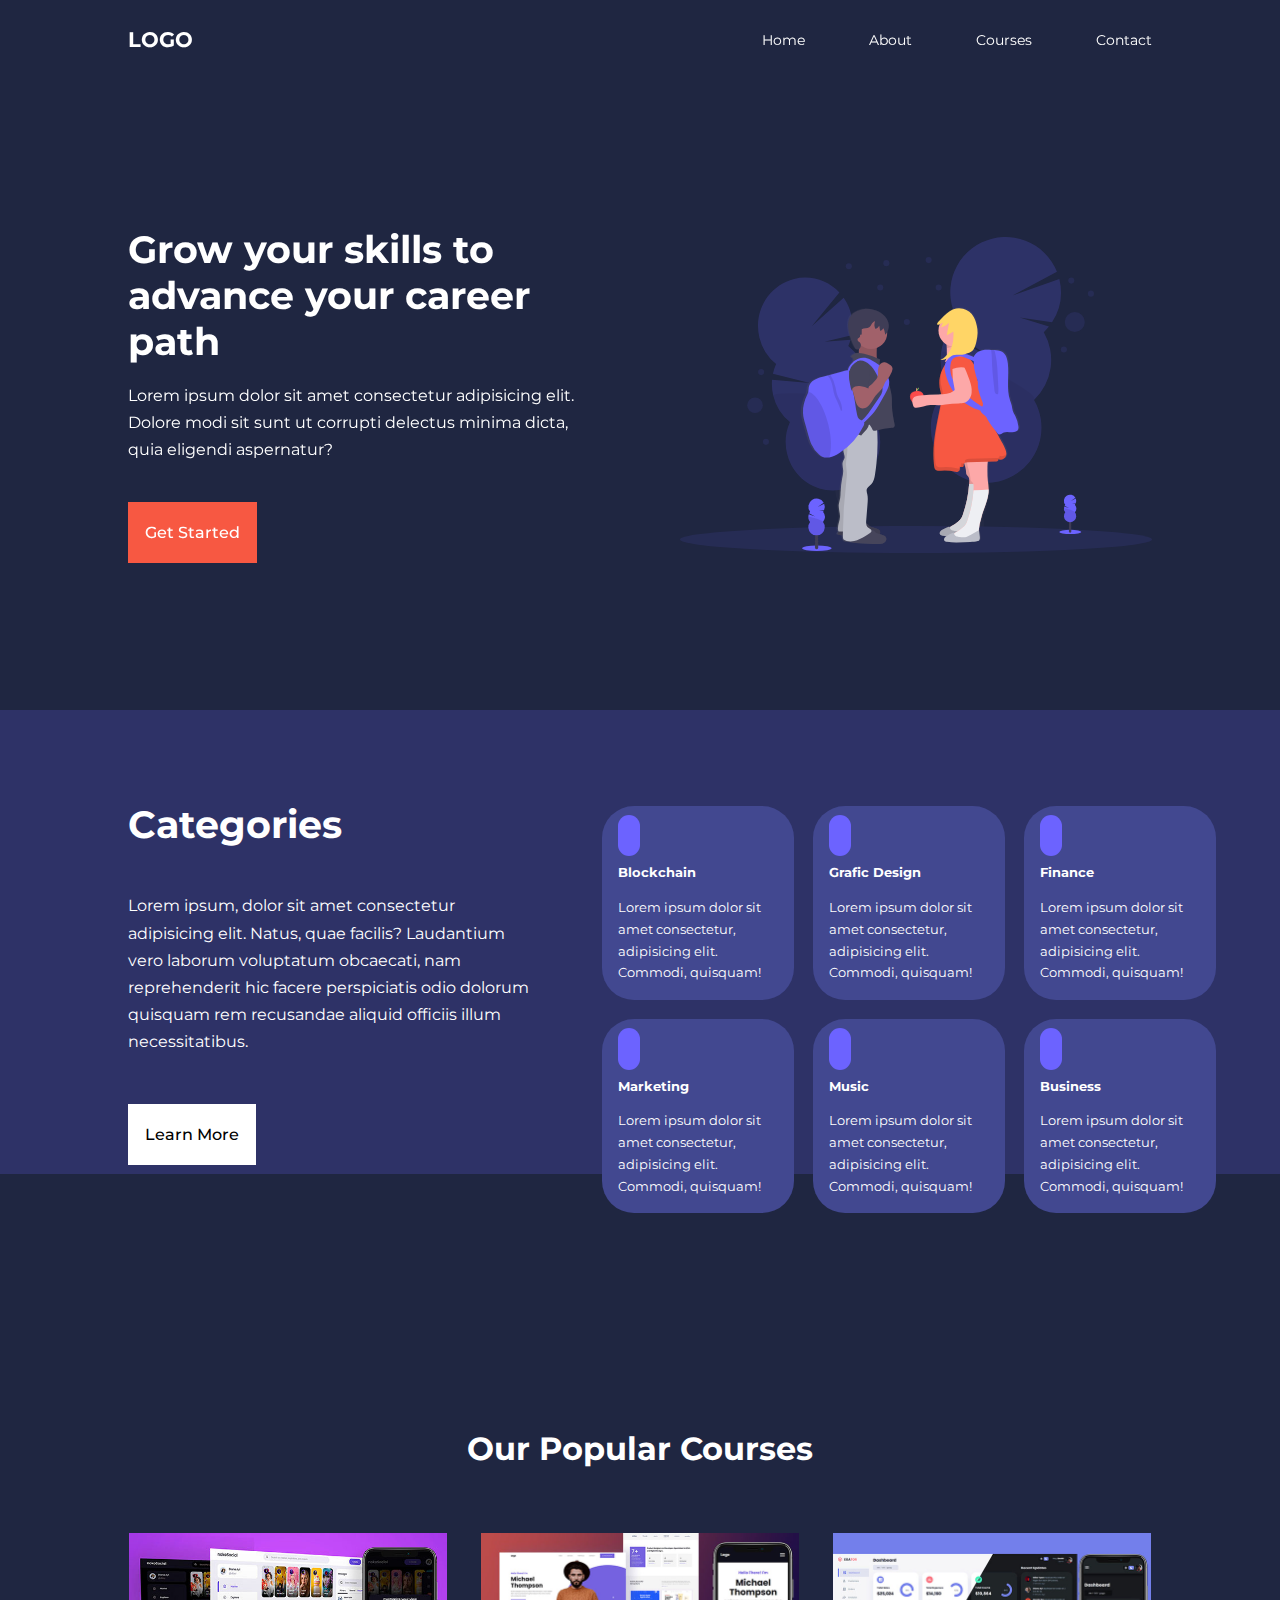
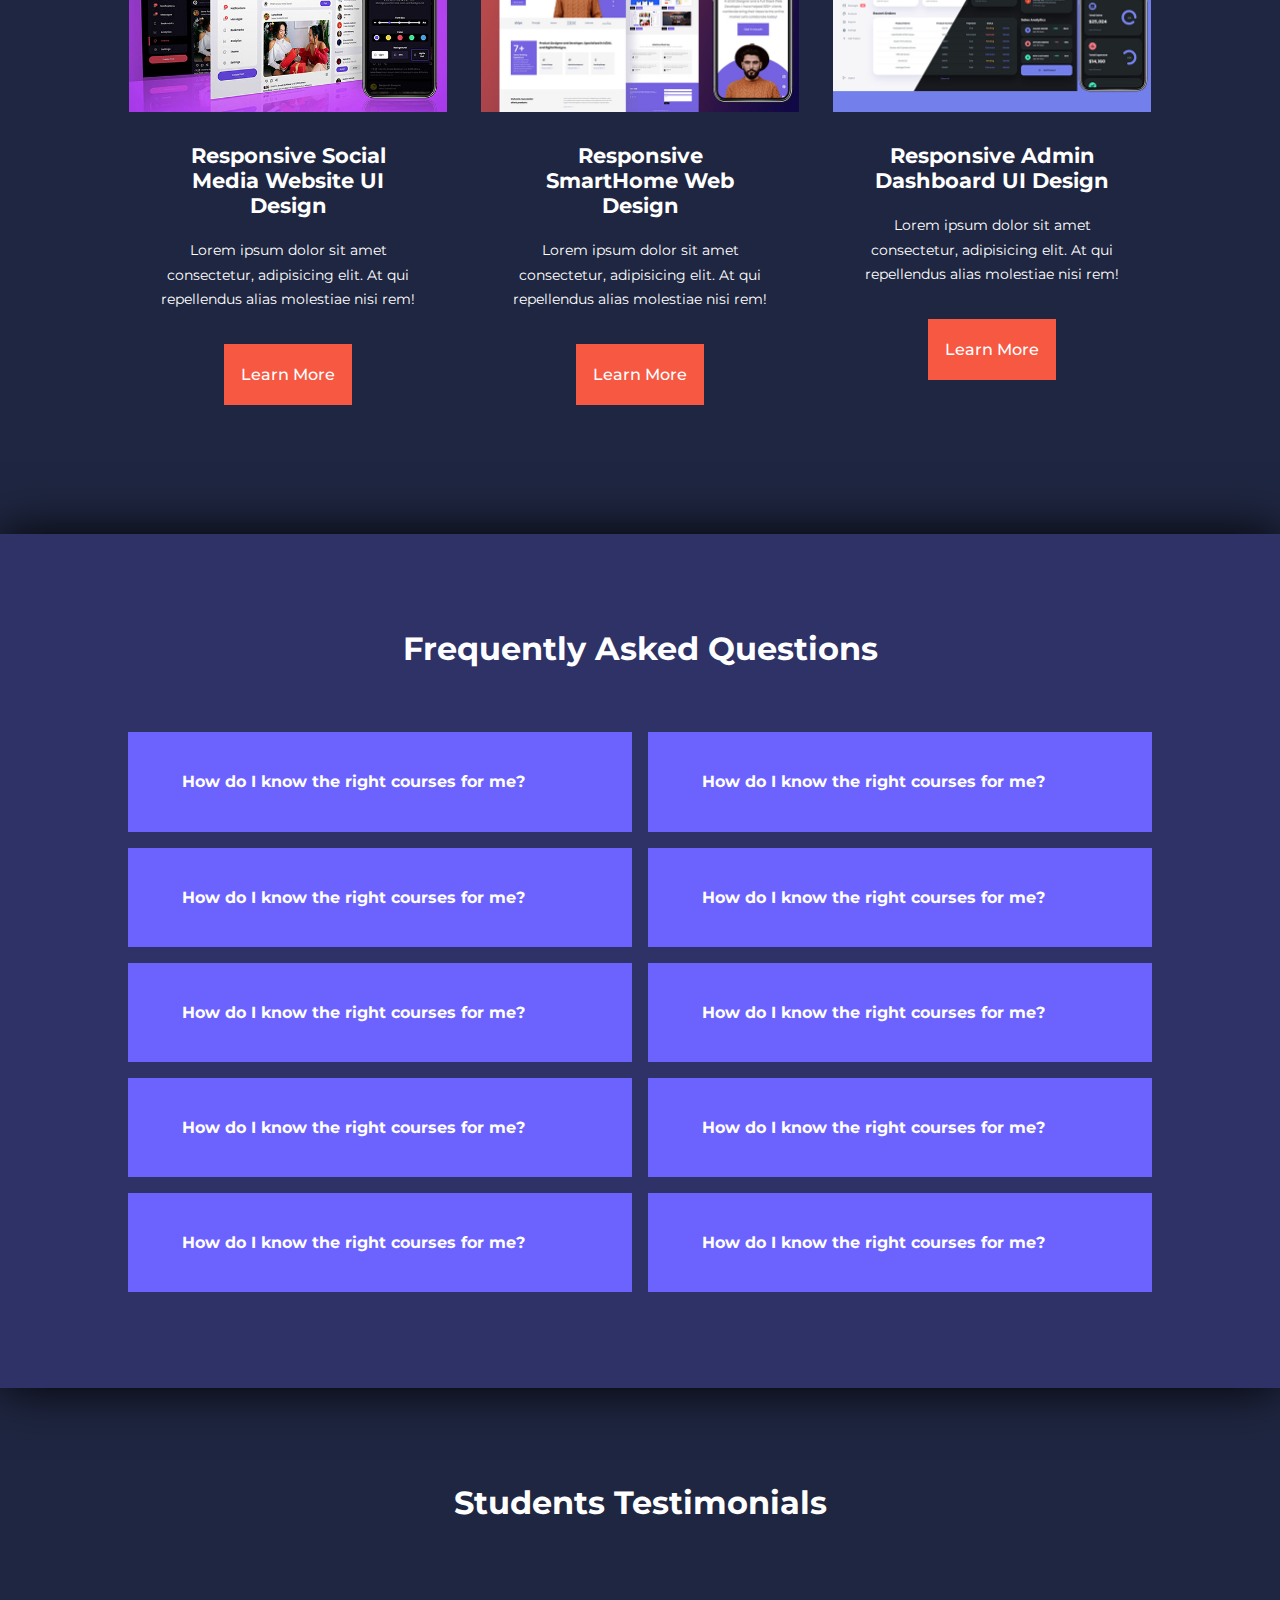
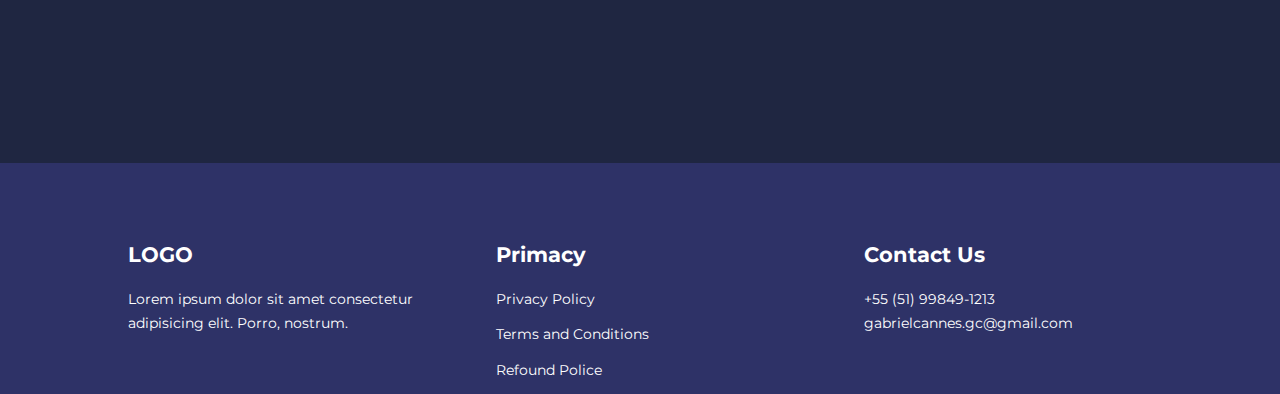
==== commit 819030c9: "Navbar dropdown menu style" ====
--- a/index.html
+++ b/index.html
@@ -25,8 +25,8 @@
                 <li><a href="courses.html">Courses</a></li>
                 <li><a href="contact.html">Contact</a></li>
             </ul>
-            <button id="open-menu-btn "><i class="uil uil-bars"></i></button>
-            <button id="close-menu-btn "><i class="uil uil-multiply"></i></button>
+            <button id="open-menu-btn"><i class="uil uil-bars"></i></button>
+            <button id="close-menu-btn"><i class="uil uil-multiply"></i></button>
         </div>
     </nav>
 
@@ -268,7 +268,7 @@
                 <p>Lorem ipsum dolor sit amet consectetur adipisicing elit. Porro, nostrum.</p>
             </div>
 
-            <div class="footer_2">
+            <!-- <div class="footer_2">
                 <h4>Permalinks</h4>
                 <ul class="permalinks">
                     <li><a href="index.html">Home</a></li>
@@ -276,7 +276,7 @@
                     <li><a href="courses.html">Courses</a></li>
                     <li><a href="contact.html">Contact</a></li>
                 </ul>
-            </div>
+            </div> -->
 
             <div class="footer_3">
                 <h4>Primacy</h4>
@@ -292,7 +292,6 @@
                 <div>
                     <p>+55 (51) 99849-1213</p>
                     <p>gabrielcannes.gc@gmail.com</p>
-                    
                     <ul class="footer_socials">
                         <li><a href="#"><i class="uil uil-facebook-f"></i></a></li>
                         <li><a href="#"><i class="uil uil-instagram-alt"></i></a></li>
--- a/css/style.css
+++ b/css/style.css
@@ -368,7 +368,7 @@
 
 .footer_container {
     display: grid;
-    grid-template-columns: repeat(4, 1fr);
+    grid-template-columns: repeat(3, 1fr);
     gap: 5rem;
 }
 
@@ -392,7 +392,72 @@
     display: flex;
     gap: 1rem;
     font-size: 1.2rem;
-    margin-top: 2rem;
-}
-
-
+    margin-top: 1rem;
+}
+
+/* TABLET CSS */
+
+@media screen and (max-width: 1024px){
+    .container {
+        width: var(--container-width-md);
+    }
+
+    h1 {
+        font-size: 2.2rem;
+    }
+
+    h2 {
+        font-size: 1.7rem;
+    }
+
+    h3 {
+        font-size: 1.4rem;
+    }
+
+    h4 {
+        font-size: 1.2rem;
+    }
+
+    /* TABLET NAVBAR */
+
+    nav button {
+        display: inline-block;
+        background: transparent;
+        font-size: 1.8rem;
+        color: var(--color-white);
+        cursor: pointer;
+    }
+
+    nav button#close-menu-btn {
+        display: none;
+    }
+
+    .nav_menu {
+        position: fixed;
+        top: 5rem;
+        right: 5%;
+        height: fit-content;
+        width: 18rem;
+        flex-direction: column;
+        gap: 0;
+    }
+
+    .nav_menu li {
+        width: 100%;
+        height: 5.8rem;
+    }
+
+    .nav_menu li a {
+        background: var(--color-primary);
+        box-shadow: -4rem 6rem 10rem var(--color-black);
+        width: 100%;
+        height: 100%;
+        display: grid;
+        place-items: center;
+    }
+
+    .nav_menu li a:hover {
+        background: var(--color-bg2);
+        color: var(--color-white);
+    }
+}